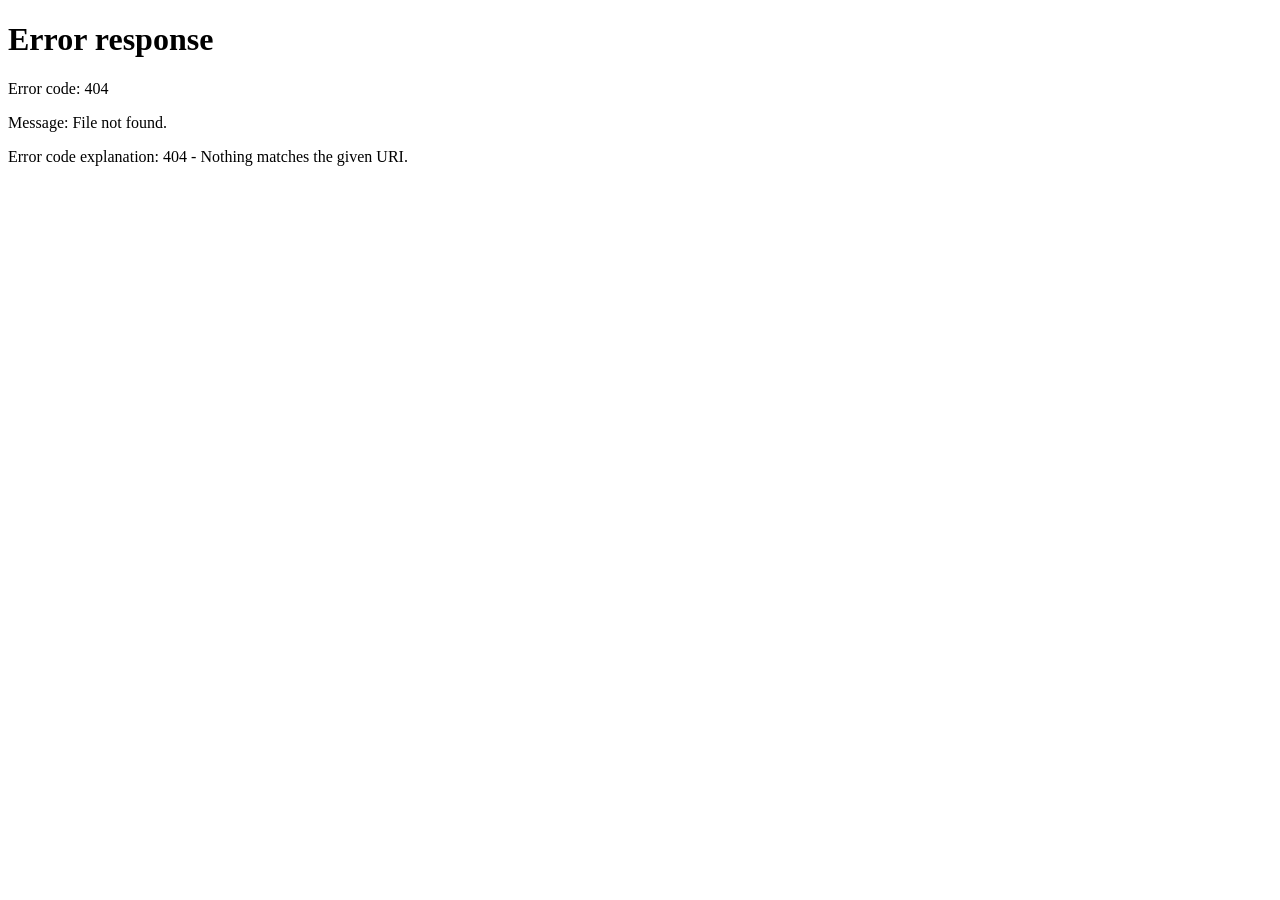
==== index.html @ 07e46824 "Add files via upload" ====
<!doctype html>
<html lang="en">
<head>
  <meta charset="utf-8">
  <meta name="viewport" content="width=device-width, initial-scale=1">
  <meta http-equiv="refresh" content="0; url=/connect/">
  <link rel="canonical" href="https://www.karvika.in/connect/">
  <title>Karvika</title>
  <script>window.location.replace('/connect/');</script>
</head>
<body>
  <p>Redirecting to <a href="/connect/">Karvika Connect</a>…</p>
</body>
</html>
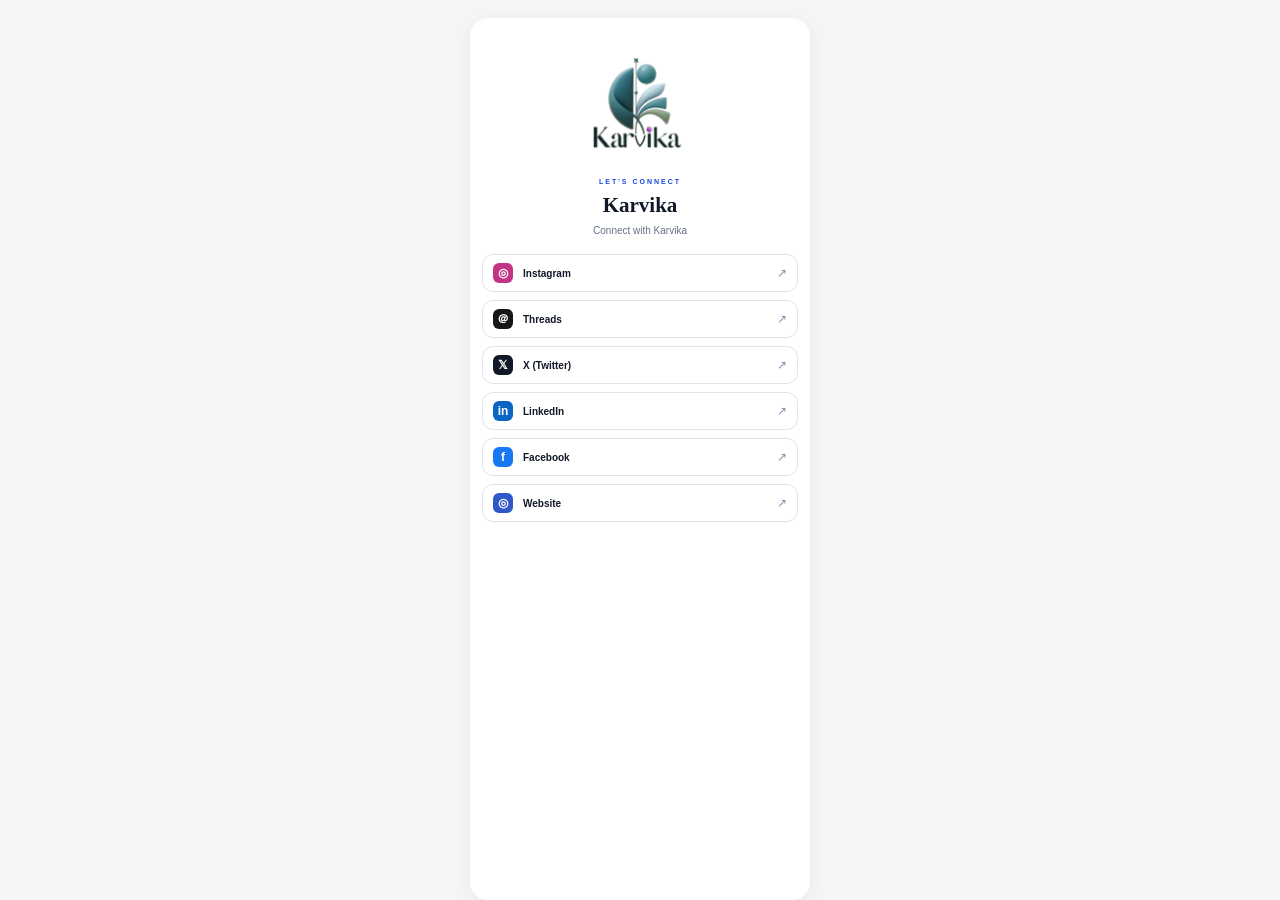
==== commit 16085a3e: "Add files via upload" ====
--- a/index.html
+++ b/index.html
@@ -3,12 +3,24 @@
 <head>
   <meta charset="utf-8">
   <meta name="viewport" content="width=device-width, initial-scale=1">
-  <meta http-equiv="refresh" content="0; url=/connect/">
-  <link rel="canonical" href="https://www.karvika.in/connect/">
-  <title>Karvika</title>
-  <script>window.location.replace('/connect/');</script>
+  <meta name="theme-color" content="#ffffff">
+  <title>Karvika | Let's Connect</title>
+  <link rel="stylesheet" href="styles.css">
 </head>
 <body>
-  <p>Redirecting to <a href="/connect/">Karvika Connect</a>…</p>
+  <main class="card">
+    <img class="logo" src="karvika-logo.png" alt="Karvika">
+    <p class="eyebrow">LET'S CONNECT</p>
+    <h1>Karvika</h1>
+    <p class="subtitle">Connect with Karvika</p>
+    <nav class="links" aria-label="Karvika social links">
+      <a href="https://www.instagram.com/karvika.official" target="_blank" rel="noopener noreferrer"><span class="ico instagram">◎</span><span>Instagram</span><span class="arrow">↗</span></a>
+      <a href="https://www.threads.com/@karvika.official" target="_blank" rel="noopener noreferrer"><span class="ico threads">＠</span><span>Threads</span><span class="arrow">↗</span></a>
+      <a href="https://x.com/Karvika_" target="_blank" rel="noopener noreferrer"><span class="ico x">𝕏</span><span>X (Twitter)</span><span class="arrow">↗</span></a>
+      <a href="https://www.linkedin.com/company/karvika" target="_blank" rel="noopener noreferrer"><span class="ico linkedin">in</span><span>LinkedIn</span><span class="arrow">↗</span></a>
+      <a href="https://www.facebook.com/profile.php?id=61595222813135" target="_blank" rel="noopener noreferrer"><span class="ico facebook">f</span><span>Facebook</span><span class="arrow">↗</span></a>
+      <a href="https://www.karvika.in/" target="_blank" rel="noopener noreferrer"><span class="ico website">◎</span><span>Website</span><span class="arrow">↗</span></a>
+    </nav>
+  </main>
 </body>
 </html>
--- a/styles.css
+++ b/styles.css
@@ -0,0 +1,14 @@
+*{box-sizing:border-box}
+html,body{margin:0;min-height:100%;font-family:Arial,Helvetica,sans-serif;color:#101b2d}
+body{background:#f5f6f8;display:flex;justify-content:center;padding:0 10px}
+.card{width:100%;max-width:340px;min-height:100vh;background:#fff;border-radius:0 0 18px 18px;padding:26px 12px 24px;text-align:center}
+.logo{display:block;width:118px;height:118px;object-fit:contain;margin:0 auto 16px}
+.eyebrow{font-size:7px;letter-spacing:2px;font-weight:700;color:#1749df;margin:0 0 8px}
+h1{font-family:Georgia,'Times New Roman',serif;font-size:21px;margin:0 0 7px;color:#111827}
+.subtitle{font-size:10px;color:#667085;margin:0 0 18px}
+.links{display:flex;flex-direction:column;gap:8px}
+.links a{height:38px;border:1px solid #dfe4ed;border-radius:11px;display:flex;align-items:center;text-decoration:none;color:#111827;font-size:10px;font-weight:600;text-align:left;padding:0 10px;gap:10px}
+.ico{width:20px;height:20px;border-radius:6px;color:#fff;display:grid;place-items:center;font-size:12px;font-weight:700;flex:none}
+.instagram{background:#c13584}.threads{background:#171717}.x{background:#111827}.linkedin{background:#0a66c2}.facebook{background:#1877f2}.website{background:#3158c9}
+.arrow{margin-left:auto;color:#8190b0;font-size:12px;font-weight:400}
+@media(min-width:500px){body{padding-top:18px}.card{min-height:calc(100vh - 18px);border-radius:18px;box-shadow:0 4px 24px rgba(16,24,40,.06)}}
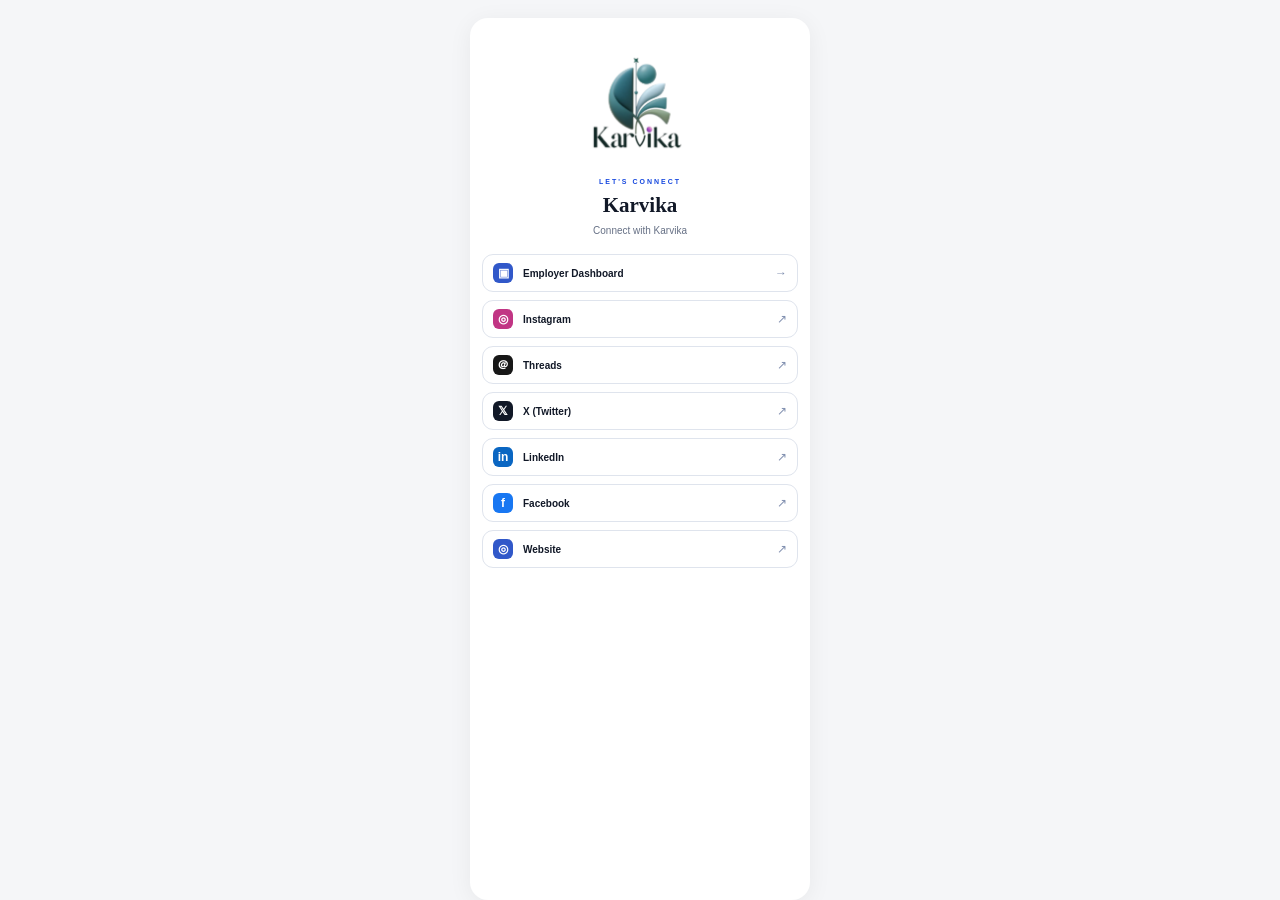
==== commit 696fc80e: "Add employer workspace, setup approval flow, and Supabase connection" ====
--- a/index.html
+++ b/index.html
@@ -14,6 +14,7 @@
     <h1>Karvika</h1>
     <p class="subtitle">Connect with Karvika</p>
     <nav class="links" aria-label="Karvika social links">
+      <a href="employer/"><span class="ico website">▣</span><span>Employer Dashboard</span><span class="arrow">→</span></a>
       <a href="https://www.instagram.com/karvika.official" target="_blank" rel="noopener noreferrer"><span class="ico instagram">◎</span><span>Instagram</span><span class="arrow">↗</span></a>
       <a href="https://www.threads.com/@karvika.official" target="_blank" rel="noopener noreferrer"><span class="ico threads">＠</span><span>Threads</span><span class="arrow">↗</span></a>
       <a href="https://x.com/Karvika_" target="_blank" rel="noopener noreferrer"><span class="ico x">𝕏</span><span>X (Twitter)</span><span class="arrow">↗</span></a>
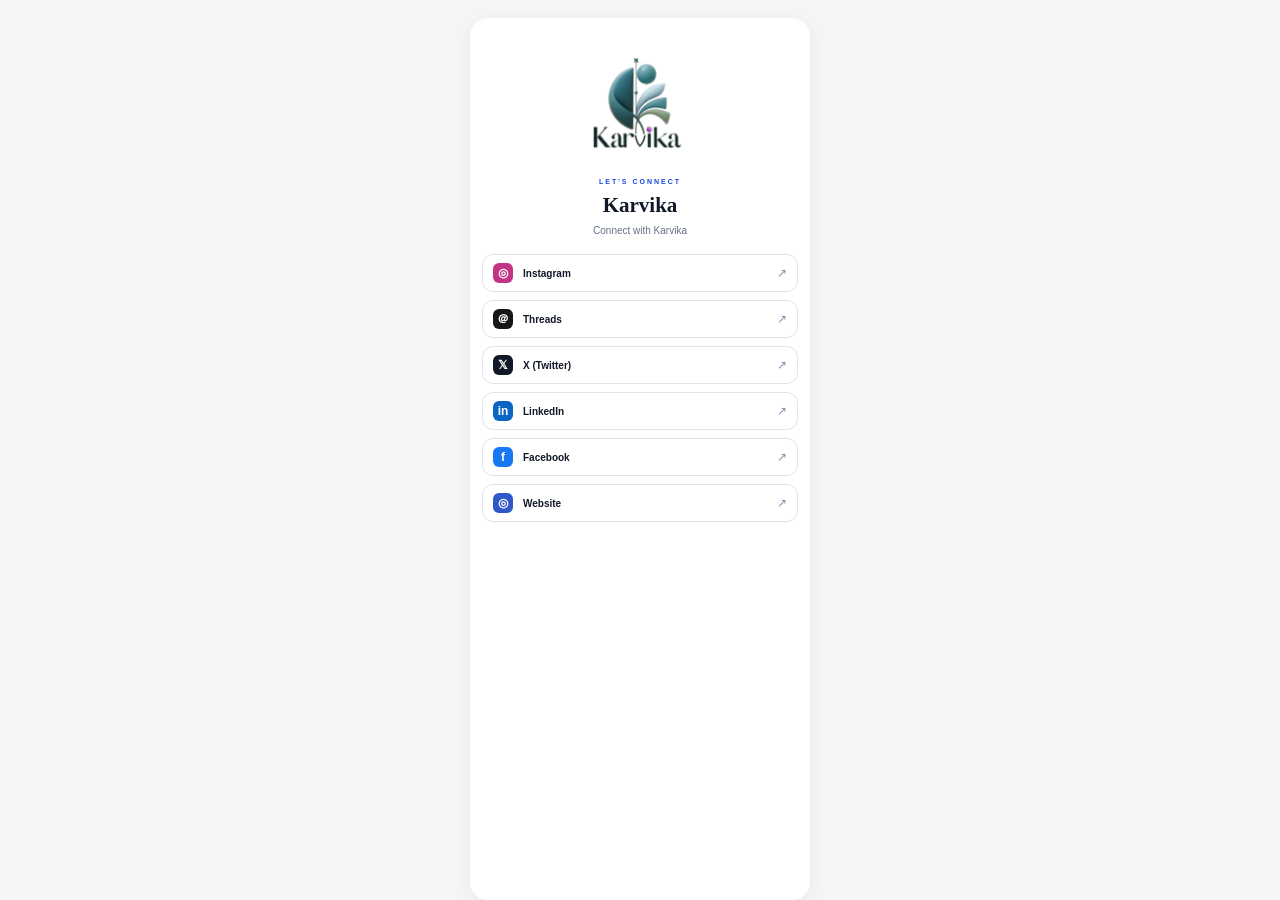
==== commit 4a9c71be: "Remove HRMS workspace moved to Pratik-KS/karvika_HRMS" ====
--- a/index.html
+++ b/index.html
@@ -14,7 +14,6 @@
     <h1>Karvika</h1>
     <p class="subtitle">Connect with Karvika</p>
     <nav class="links" aria-label="Karvika social links">
-      <a href="employer/"><span class="ico website">▣</span><span>Employer Dashboard</span><span class="arrow">→</span></a>
       <a href="https://www.instagram.com/karvika.official" target="_blank" rel="noopener noreferrer"><span class="ico instagram">◎</span><span>Instagram</span><span class="arrow">↗</span></a>
       <a href="https://www.threads.com/@karvika.official" target="_blank" rel="noopener noreferrer"><span class="ico threads">＠</span><span>Threads</span><span class="arrow">↗</span></a>
       <a href="https://x.com/Karvika_" target="_blank" rel="noopener noreferrer"><span class="ico x">𝕏</span><span>X (Twitter)</span><span class="arrow">↗</span></a>
